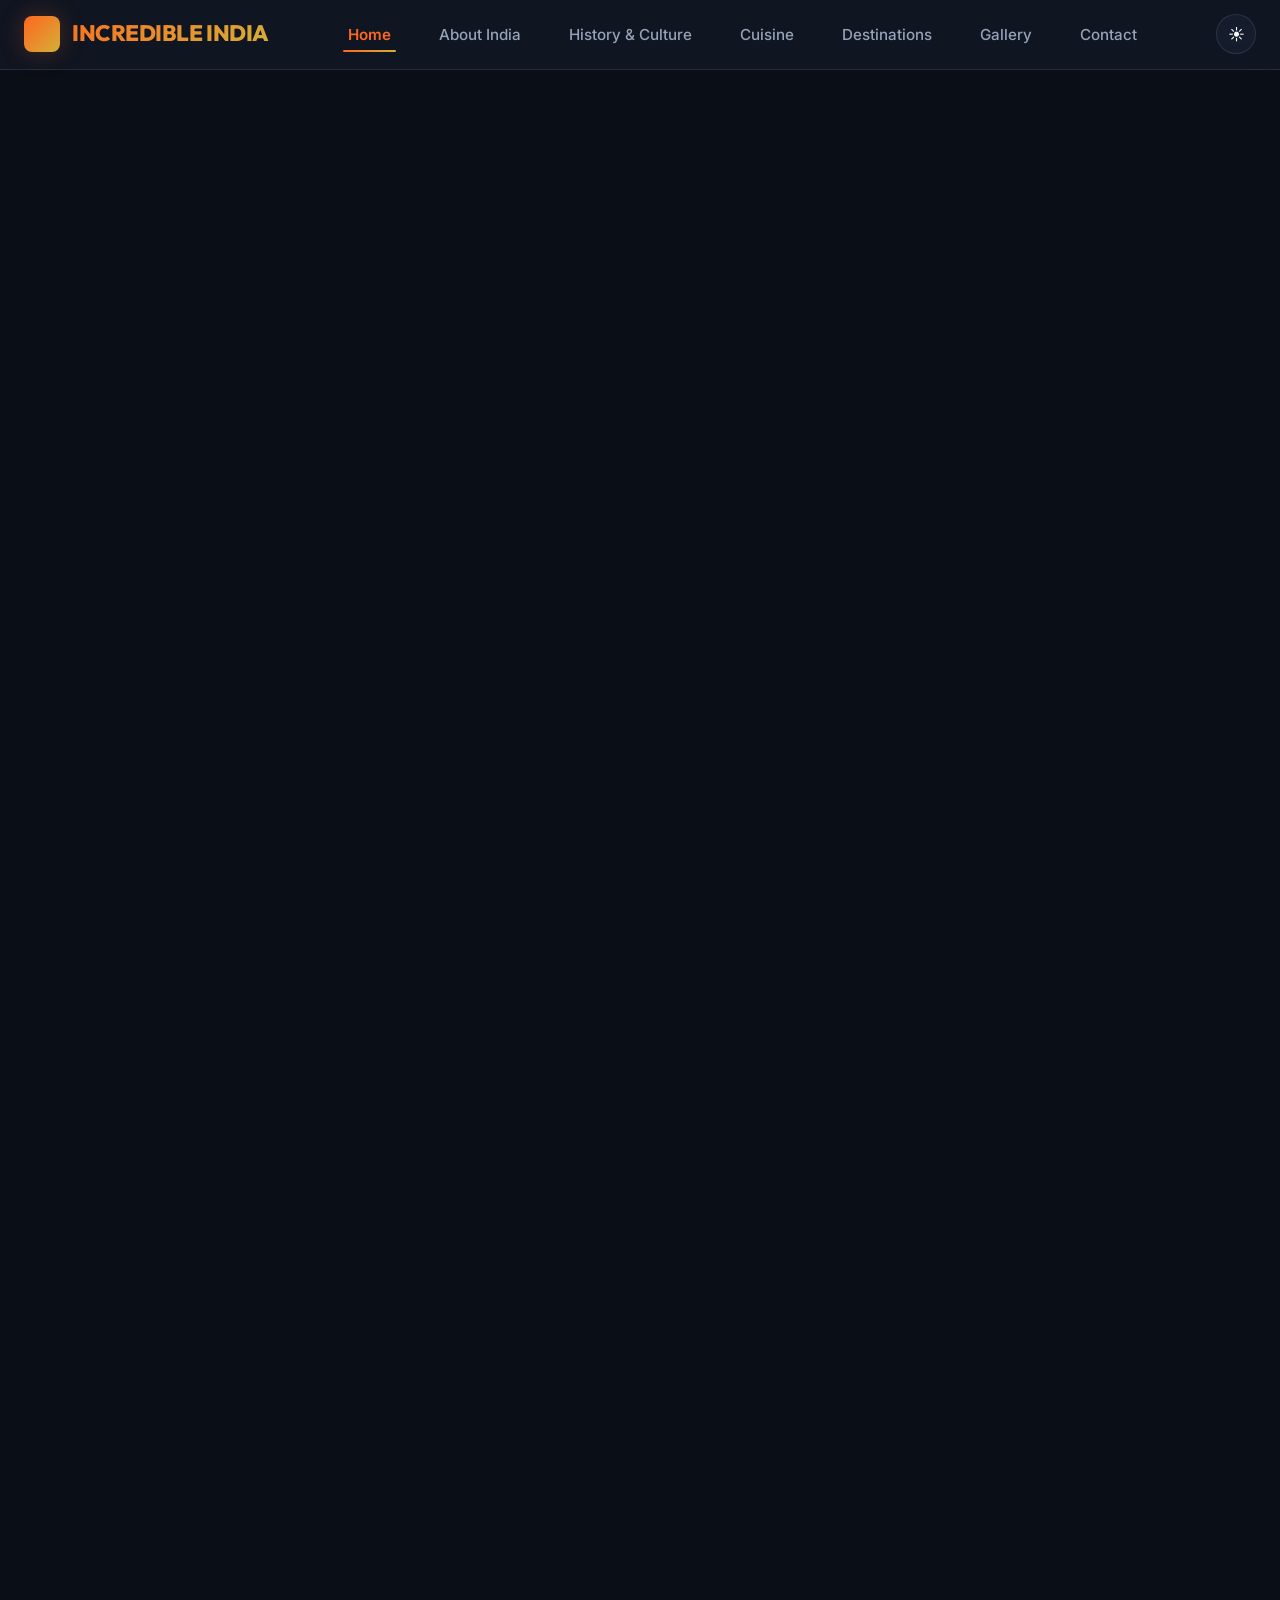
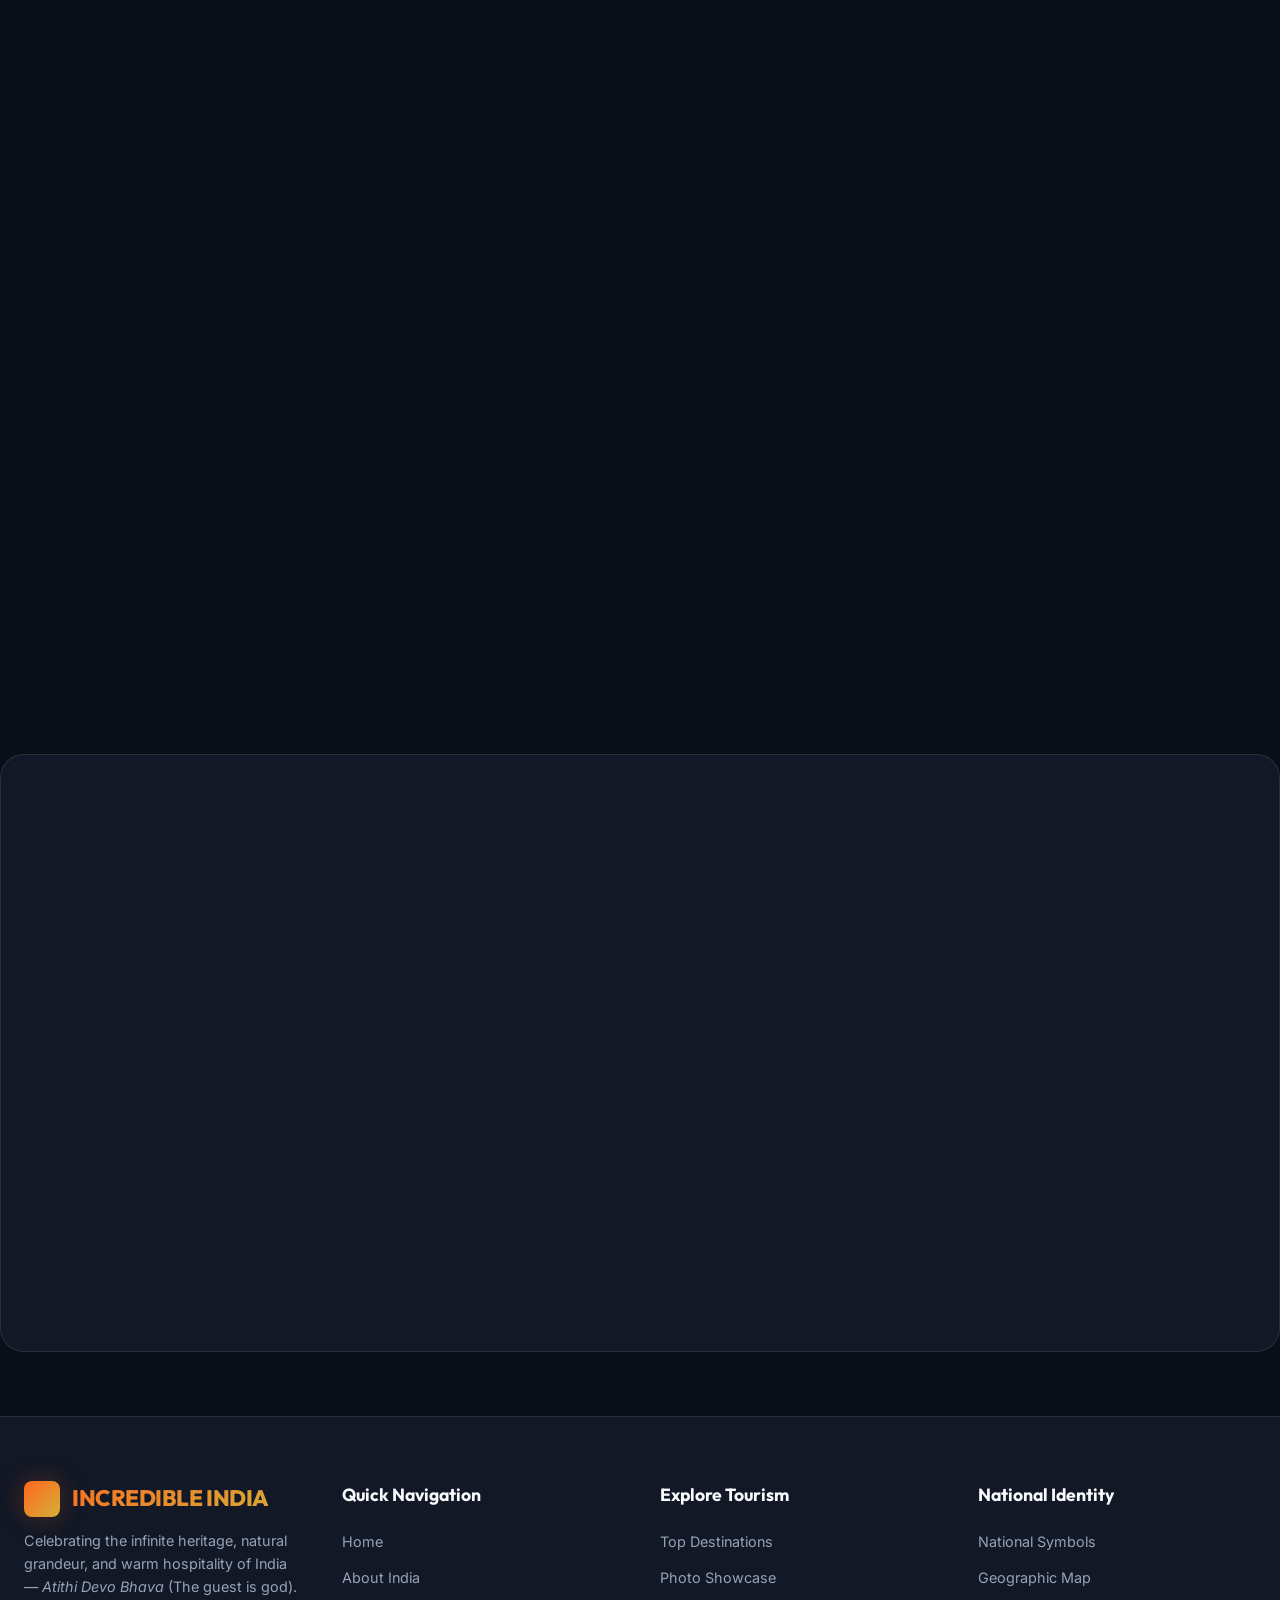
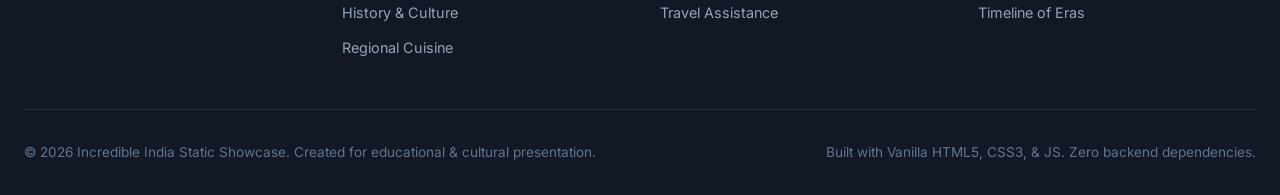
==== index.html @ 06ffbc18 "Add files via upload" ====
<!DOCTYPE html>
<html lang="en" data-theme="dark">

<head>
  <meta charset="UTF-8">
  <meta name="viewport" content="width=device-width, initial-scale=1.0">
  <title>Incredible India — Land of Infinite Wonders & Timeless Heritage</title>
  <meta name="description"
    content="Discover Incredible India: explore rich culture, ancient history, diverse regional cuisines, majestic monuments, and unforgettable travel destinations.">
  <meta property="og:title" content="Incredible India — Land of Infinite Wonders">
  <meta property="og:description"
    content="An interactive static web portal showcasing the beauty, heritage, food, and tourism of India.">

  <link rel="stylesheet" href="main.css">
</head>

<body>

  <!-- Reading Progress Bar -->
  <div id="scroll-progress"></div>

  <!-- Sticky Global Navigation -->
  <header class="navbar">
    <div class="nav-container">
      <a href="index.html" class="nav-brand">
        <span class="nav-brand-icon">🇮🇳</span>
        <span>INCREDIBLE INDIA</span>
      </a>

      <!-- Desktop Nav Links -->
      <nav>
        <ul class="nav-links">
          <li><a href="index.html" class="nav-link active">Home</a></li>
          <li><a href="about.html" class="nav-link">About India</a></li>
          <li><a href="history.html" class="nav-link">History & Culture</a></li>
          <li><a href="cuisine.html" class="nav-link">Cuisine</a></li>
          <li><a href="tourism.html" class="nav-link">Destinations</a></li>
          <li><a href="gallery.html" class="nav-link">Gallery</a></li>
          <li><a href="contact.html" class="nav-link">Contact</a></li>
        </ul>
      </nav>

      <!-- Theme Switch & Mobile Hamburger -->
      <div class="nav-actions">
        <button class="theme-toggle-btn" aria-label="Toggle dark/light mode">☀️</button>
        <button class="mobile-toggle-btn" aria-label="Open Mobile Menu">
          <span class="hamburger-line line-1"></span>
          <span class="hamburger-line line-2"></span>
          <span class="hamburger-line line-3"></span>
        </button>
      </div>
    </div>
  </header>

  <!-- Mobile Drawer Nav -->
  <div class="mobile-drawer-overlay"></div>
  <aside class="mobile-drawer">
    <a href="index.html" class="mobile-nav-link active">Home</a>
    <a href="about.html" class="mobile-nav-link">About India</a>
    <a href="history.html" class="mobile-nav-link">History & Culture</a>
    <a href="cuisine.html" class="mobile-nav-link">Cuisine</a>
    <a href="tourism.html" class="mobile-nav-link">Destinations</a>
    <a href="gallery.html" class="mobile-nav-link">Gallery</a>
    <a href="contact.html" class="mobile-nav-link">Contact</a>
  </aside>

  <main>
    <!-- HERO SECTION -->
    <section class="hero" style="background-image: url('images/hero_taj_mahal.jpg');">
      <div class="hero-overlay"></div>
      <div class="hero-content reveal">
        <div class="hero-badge">✨ Experience Timeless Grandeur</div>
        <h1 class="hero-title">Discover the Land of <span>Infinite Wonders</span></h1>
        <p class="hero-subtitle">
          From the majestic snow-capped peaks of the Himalayas to the golden sands of Thar and tranquil backwaters of
          Kerala — immerse yourself in 5,000 years of civilization, vibrant festivals, and royal gastronomy.
        </p>
        <div class="hero-actions">
          <a href="tourism.html" class="btn btn-primary">Explore Destinations ➔</a>
          <a href="history.html" class="btn btn-secondary">Discover History</a>
        </div>
      </div>
    </section>

    <!-- HIGHLIGHT STATS BANNER -->
    <div class="stats-banner reveal">
      <div class="stats-grid">
        <div class="stat-card">
          <div class="stat-number" data-target="1400" data-suffix="M+">0</div>
          <div class="stat-label">Diverse Population</div>
        </div>
        <div class="stat-card">
          <div class="stat-number" data-target="28" data-suffix=" States">0</div>
          <div class="stat-label">& 8 Union Territories</div>
        </div>
        <div class="stat-card">
          <div class="stat-number" data-target="42" data-suffix="">0</div>
          <div class="stat-label">UNESCO World Heritage Sites</div>
        </div>
        <div class="stat-card">
          <div class="stat-number" data-target="22" data-suffix=" Languages">0</div>
          <div class="stat-label">Officially Recognized</div>
        </div>
      </div>
    </div>

    <!-- PILLARS OF INDIA SECTION -->
    <section class="section">
      <div class="section-header reveal">
        <span class="section-tag">Explore By Theme</span>
        <h2 class="section-title">The Pillars of Incredible India</h2>
        <p class="section-description">
          Journey through five distinct facets that define the heart, soul, and heritage of the subcontinent.
        </p>
      </div>

      <div class="card-grid">
        <!-- About Card -->
        <article class="glass-card reveal">
          <div class="card-img-wrapper">
            <img src="images/hero_taj_mahal.jpg" alt="Geography & Demographics">
            <span class="card-tag">Overview</span>
          </div>
          <div class="card-body">
            <h3 class="card-title">Geography & Demographics</h3>
            <p class="card-text">Bounded by the great Himalayas in the north and surrounded by three oceans, India
              boasts desert dunes, rainforests, and fertile river plains.</p>
            <a href="about.html" class="btn btn-secondary" style="width: 100%;">Learn More ➔</a>
          </div>
        </article>

        <!-- History Card -->
        <article class="glass-card reveal">
          <div class="card-img-wrapper">
            <img src="images/ancient_temple.jpg" alt="Ancient Indian Heritage">
            <span class="card-tag">5,000+ Years</span>
          </div>
          <div class="card-body">
            <h3 class="card-title">History & Culture</h3>
            <p class="card-text">From the Indus Valley Civilization to golden empires, classical art forms, and vibrant
              festivals celebrated with color and light.</p>
            <a href="history.html" class="btn btn-secondary" style="width: 100%;">Explore History ➔</a>
          </div>
        </article>

        <!-- Cuisine Card -->
        <article class="glass-card reveal">
          <div class="card-img-wrapper">
            <img src="images/cuisine_spread.jpg" alt="Indian Culinary Wonders">
            <span class="card-tag">Gastronomy</span>
          </div>
          <div class="card-body">
            <h3 class="card-title">Regional Cuisines</h3>
            <p class="card-text">An explosion of aromatic spices, royal Mughlai biryanis, crispy South Indian dosas, and
              exquisite traditional sweets.</p>
            <a href="cuisine.html" class="btn btn-secondary" style="width: 100%;">Taste Dishes ➔</a>
          </div>
        </article>

        <!-- Tourism Card -->
        <article class="glass-card reveal">
          <div class="card-img-wrapper">
            <img src="images/kerala_backwaters.jpg" alt="Kerala Backwaters Tourism">
            <span class="card-tag">Travel</span>
          </div>
          <div class="card-body">
            <h3 class="card-title">Tourism & Destinations</h3>
            <p class="card-text">Plan your trip to world wonders, serene backwaters, royal palaces of Rajasthan, and
              spiritual havens along the holy Ganges.</p>
            <a href="tourism.html" class="btn btn-secondary" style="width: 100%;">View Places ➔</a>
          </div>
        </article>

        <!-- Wildlife Card -->
        <article class="glass-card reveal">
          <div class="card-img-wrapper">
            <img src="images/bengal_tiger.jpg" alt="Royal Bengal Tiger Wildlife">
            <span class="card-tag">Sanctuaries</span>
          </div>
          <div class="card-body">
            <h3 class="card-title">Flora & Wildlife</h3>
            <p class="card-text">Home to 70% of the world's wild tigers, majestic elephants, snow leopards, and over 100
              national wildlife reserves.</p>
            <a href="about.html" class="btn btn-secondary" style="width: 100%;">Discover Wildlife ➔</a>
          </div>
        </article>

        <!-- Festivals Card -->
        <article class="glass-card reveal">
          <div class="card-img-wrapper">
            <img src="images/diwali_festival.jpg" alt="Diwali Festival Lights">
            <span class="card-tag">Celebrations</span>
          </div>
          <div class="card-body">
            <h3 class="card-title">Festivals of Light & Joy</h3>
            <p class="card-text">Experience the magic of Diwali, Holi, Onam, and Durga Puja where unity in diversity
              shines brightest.</p>
            <a href="gallery.html" class="btn btn-secondary" style="width: 100%;">View Photo Gallery ➔</a>
          </div>
        </article>
      </div>
    </section>

    <!-- FEATURED SPOTLIGHT SECTION -->
    <section class="section"
      style="background: var(--bg-secondary); border-radius: var(--radius-lg); border: 1px solid var(--border-glass);">
      <div class="section-header reveal">
        <span class="section-tag">Featured Spotlight</span>
        <h2 class="section-title">The Golden Triangle & Beyond</h2>
        <p class="section-description">
          The ultimate introductory journey linking Delhi's historical heart, Agra's romantic marble, and Jaipur's royal
          pink palaces.
        </p>
      </div>

      <div
        style="display: grid; grid-template-columns: repeat(auto-fit, minmax(300px, 1fr)); gap: 2rem; align-items: center;">
        <div class="reveal">
          <img src="images/hero_taj_mahal.jpg" alt="Taj Mahal Sunset"
            style="border-radius: var(--radius-md); box-shadow: var(--shadow-md);">
        </div>
        <div class="reveal">
          <h3
            style="font-family: var(--font-heading); font-size: 1.8rem; margin-bottom: 1rem; color: var(--gold-accent);">
            A Symphony in White Marble
          </h3>
          <p style="color: var(--text-muted); margin-bottom: 1.5rem; line-height: 1.8;">
            Constructed over 22 years by 20,000 artisans, the Taj Mahal changes hue throughout the day — soft pink in
            the dawn, brilliant ivory at noon, and shimmering gold under full moon light.
          </p>
          <div style="display: flex; gap: 1rem; flex-wrap: wrap;">
            <a href="tourism.html" class="btn btn-gold" data-destination="taj">View Destination Details</a>
            <a href="gallery.html" class="btn btn-secondary">Open Lightbox</a>
          </div>
        </div>
      </div>
    </section>
  </main>

  <!-- DESTINATION MODAL CONTAINER -->
  <div id="destination-modal" class="modal-backdrop">
    <div class="modal-card">
      <button class="modal-close-btn" aria-label="Close modal">✕</button>
      <img id="modal-img" class="modal-header-img" src="" alt="Destination preview">
      <div class="modal-body">
        <h2 id="modal-title" style="font-family: var(--font-heading); font-size: 1.75rem; margin-bottom: 0.25rem;"></h2>
        <p id="modal-region"
          style="color: var(--saffron-main); font-weight: 700; font-size: 0.95rem; margin-bottom: 0.75rem;"></p>
        <p id="modal-vibe"
          style="color: var(--gold-accent); font-size: 0.9rem; font-weight: 600; margin-bottom: 1.25rem;"></p>
        <p id="modal-desc" style="color: var(--text-muted); line-height: 1.8; margin-bottom: 1.5rem;"></p>
        <a href="contact.html" class="btn btn-primary">Plan A Trip Here</a>
      </div>
    </div>
  </div>

  <!-- FOOTER -->
  <footer class="footer">
    <div class="footer-container">
      <div class="footer-brand">
        <div class="nav-brand">
          <span class="nav-brand-icon">🇮🇳</span>
          <span>INCREDIBLE INDIA</span>
        </div>
        <p>Celebrating the infinite heritage, natural grandeur, and warm hospitality of India — <em>Atithi Devo
            Bhava</em> (The guest is god).</p>
      </div>

      <div>
        <h4 class="footer-heading">Quick Navigation</h4>
        <ul class="footer-links">
          <li><a href="index.html">Home</a></li>
          <li><a href="about.html">About India</a></li>
          <li><a href="history.html">History & Culture</a></li>
          <li><a href="cuisine.html">Regional Cuisine</a></li>
        </ul>
      </div>

      <div>
        <h4 class="footer-heading">Explore Tourism</h4>
        <ul class="footer-links">
          <li><a href="tourism.html">Top Destinations</a></li>
          <li><a href="gallery.html">Photo Showcase</a></li>
          <li><a href="contact.html">Travel Assistance</a></li>
        </ul>
      </div>

      <div>
        <h4 class="footer-heading">National Identity</h4>
        <ul class="footer-links">
          <li><a href="about.html#symbols">National Symbols</a></li>
          <li><a href="about.html#geography">Geographic Map</a></li>
          <li><a href="history.html#timeline">Timeline of Eras</a></li>
        </ul>
      </div>
    </div>

    <div class="footer-bottom">
      <p>© 2026 Incredible India Static Showcase. Created for educational & cultural presentation.</p>
      <p>Built with Vanilla HTML5, CSS3, & JS. Zero backend dependencies.</p>
    </div>
  </footer>

  <!-- BACK TO TOP BUTTON -->
  <button class="back-to-top" aria-label="Back to top">↑</button>

  <script src="js/main.js"></script>
  <script src="js/interactive.js"></script>
</body>

</html>
---- main.css ----
/* ==========================================
   INCREDIBLE INDIA - MAIN STYLESHEET
   Design System: Glassmorphic Dark Luxury & Modern Saffron Theme
   ========================================== */

@import url('https://fonts.googleapis.com/css2?family=Inter:wght@300;400;500;600;700&family=Outfit:wght@400;500;600;700;800;900&display=swap');

/* --- CSS VARIABLES & THEME TOKENS --- */
:root {
  /* Brand Palette Inspired by Saffron, Emerald, & Imperial Gold */
  --saffron-main: #FF671F;
  --saffron-hover: #E05A10;
  --saffron-glow: rgba(255, 103, 31, 0.35);
  
  --emerald-main: #046A38;
  --emerald-hover: #03522b;
  --emerald-glow: rgba(4, 106, 56, 0.35);
  
  --gold-accent: #D4AF37;
  --gold-glow: rgba(212, 175, 55, 0.3);
  
  --navy-deep: #000080;
  --chakra-blue: #1A2A6C;

  /* Default Dark Mode Colors */
  --bg-primary: #0A0E17;
  --bg-secondary: #121826;
  --bg-tertiary: #1A2234;
  --bg-glass: rgba(18, 24, 38, 0.75);
  --bg-glass-card: rgba(26, 34, 52, 0.6);
  --border-glass: rgba(255, 255, 255, 0.1);
  --border-glow: rgba(255, 103, 31, 0.3);
  
  --text-main: #F8FAFC;
  --text-muted: #94A3B8;
  --text-dim: #64748B;
  
  --shadow-sm: 0 4px 12px rgba(0, 0, 0, 0.15);
  --shadow-md: 0 8px 30px rgba(0, 0, 0, 0.25);
  --shadow-glow: 0 0 25px rgba(255, 103, 31, 0.25);

  --font-heading: 'Outfit', -apple-system, BlinkMacSystemFont, sans-serif;
  --font-body: 'Inter', -apple-system, BlinkMacSystemFont, sans-serif;

  --transition-fast: 0.2s cubic-bezier(0.4, 0, 0.2, 1);
  --transition-normal: 0.3s cubic-bezier(0.4, 0, 0.2, 1);
  --transition-slow: 0.5s cubic-bezier(0.4, 0, 0.2, 1);

  --radius-sm: 8px;
  --radius-md: 16px;
  --radius-lg: 24px;
  --radius-full: 9999px;
}

/* Light Theme Overrides */
[data-theme="light"] {
  --bg-primary: #F8FAFC;
  --bg-secondary: #FFFFFF;
  --bg-tertiary: #F1F5F9;
  --bg-glass: rgba(255, 255, 255, 0.85);
  --bg-glass-card: rgba(255, 255, 255, 0.9);
  --border-glass: rgba(0, 0, 0, 0.08);
  --border-glow: rgba(224, 90, 16, 0.4);
  
  --text-main: #0F172A;
  --text-muted: #475569;
  --text-dim: #64748B;

  --shadow-sm: 0 4px 12px rgba(0, 0, 0, 0.05);
  --shadow-md: 0 10px 30px rgba(0, 0, 0, 0.08);
  --shadow-glow: 0 0 25px rgba(255, 103, 31, 0.15);
}

/* --- RESET & CORE BASE --- */
*, *::before, *::after {
  box-sizing: border-box;
  margin: 0;
  padding: 0;
}

html {
  scroll-behavior: smooth;
  font-size: 16px;
}

body {
  font-family: var(--font-body);
  background-color: var(--bg-primary);
  color: var(--text-main);
  line-height: 1.6;
  overflow-x: hidden;
  transition: background-color var(--transition-normal), color var(--transition-normal);
  min-height: 100vh;
  display: flex;
  flex-direction: column;
}

main {
  flex: 1;
}

a {
  color: inherit;
  text-decoration: none;
  transition: color var(--transition-fast);
}

img {
  max-width: 100%;
  height: auto;
  display: block;
}

button, input, select, textarea {
  font: inherit;
}

/* --- READING PROGRESS BAR --- */
#scroll-progress {
  position: fixed;
  top: 0;
  left: 0;
  height: 3px;
  background: linear-gradient(90deg, var(--saffron-main), var(--gold-accent), var(--emerald-main));
  width: 0%;
  z-index: 1001;
  transition: width 0.1s linear;
}

/* --- STICKY GLOBAL NAVIGATION --- */
.navbar {
  position: sticky;
  top: 0;
  left: 0;
  width: 100%;
  z-index: 1000;
  background: var(--bg-glass);
  backdrop-filter: blur(16px);
  -webkit-backdrop-filter: blur(16px);
  border-bottom: 1px solid var(--border-glass);
  transition: all var(--transition-normal);
}

.navbar.scrolled {
  box-shadow: var(--shadow-md);
  padding-block: 2px;
}

.nav-container {
  max-width: 1280px;
  margin: 0 auto;
  padding: 0.9rem 1.5rem;
  display: flex;
  align-items: center;
  justify-content: space-between;
}

/* Brand Logo */
.nav-brand {
  display: flex;
  align-items: center;
  gap: 0.75rem;
  font-family: var(--font-heading);
  font-weight: 800;
  font-size: 1.4rem;
  letter-spacing: -0.02em;
  background: linear-gradient(135deg, var(--saffron-main), var(--gold-accent));
  -webkit-background-clip: text;
  -webkit-text-fill-color: transparent;
}

.nav-brand-icon {
  width: 36px;
  height: 36px;
  background: linear-gradient(135deg, var(--saffron-main), var(--gold-accent));
  border-radius: var(--radius-sm);
  display: flex;
  align-items: center;
  justify-content: center;
  color: #fff;
  font-weight: 900;
  font-size: 1.1rem;
  box-shadow: var(--shadow-glow);
}

/* Desktop Nav Links */
.nav-links {
  display: flex;
  align-items: center;
  gap: 1.5rem;
  list-style: none;
}

.nav-link {
  position: relative;
  padding: 0.5rem 0.75rem;
  font-weight: 500;
  font-size: 0.95rem;
  color: var(--text-muted);
  border-radius: var(--radius-sm);
  transition: color var(--transition-fast);
}

.nav-link:hover,
.nav-link.active {
  color: var(--text-main);
}

.nav-link::after {
  content: '';
  position: absolute;
  bottom: 0;
  left: 50%;
  width: 0;
  height: 2px;
  background: linear-gradient(90deg, var(--saffron-main), var(--gold-accent));
  transition: width var(--transition-normal), left var(--transition-normal);
  border-radius: var(--radius-full);
}

.nav-link:hover::after,
.nav-link.active::after {
  width: 80%;
  left: 10%;
}

.nav-link.active {
  font-weight: 600;
  color: var(--saffron-main);
}

/* Nav Actions (Theme Switcher & Mobile Toggle) */
.nav-actions {
  display: flex;
  align-items: center;
  gap: 1rem;
}

.theme-toggle-btn {
  background: var(--bg-glass-card);
  border: 1px solid var(--border-glass);
  color: var(--text-main);
  width: 40px;
  height: 40px;
  border-radius: var(--radius-full);
  display: flex;
  align-items: center;
  justify-content: center;
  cursor: pointer;
  transition: transform var(--transition-fast), background var(--transition-fast);
}

.theme-toggle-btn:hover {
  transform: scale(1.08);
  border-color: var(--saffron-main);
}

/* Hamburger Menu Button */
.mobile-toggle-btn {
  display: none;
  background: none;
  border: none;
  cursor: pointer;
  width: 40px;
  height: 40px;
  flex-direction: column;
  justify-content: center;
  align-items: center;
  gap: 5px;
  z-index: 1100;
}

.hamburger-line {
  width: 24px;
  height: 2px;
  background-color: var(--text-main);
  border-radius: 2px;
  transition: transform var(--transition-normal), opacity var(--transition-normal);
}

.mobile-toggle-btn.open .line-1 {
  transform: translateY(7px) rotate(45deg);
}

.mobile-toggle-btn.open .line-2 {
  opacity: 0;
}

.mobile-toggle-btn.open .line-3 {
  transform: translateY(-7px) rotate(-45deg);
}

/* Mobile Side Drawer */
.mobile-drawer {
  position: fixed;
  top: 0;
  right: -100%;
  width: 80%;
  max-width: 320px;
  height: 100vh;
  background: var(--bg-secondary);
  border-left: 1px solid var(--border-glass);
  z-index: 1050;
  padding: 6rem 2rem 2rem;
  display: flex;
  flex-direction: column;
  gap: 1.5rem;
  box-shadow: -10px 0 30px rgba(0, 0, 0, 0.4);
  transition: right var(--transition-normal);
}

.mobile-drawer.open {
  right: 0;
}

.mobile-drawer-overlay {
  position: fixed;
  inset: 0;
  background: rgba(0, 0, 0, 0.6);
  backdrop-filter: blur(4px);
  z-index: 1040;
  opacity: 0;
  pointer-events: none;
  transition: opacity var(--transition-normal);
}

.mobile-drawer-overlay.open {
  opacity: 1;
  pointer-events: auto;
}

.mobile-nav-link {
  font-size: 1.15rem;
  font-weight: 600;
  color: var(--text-muted);
  padding: 0.75rem 1rem;
  border-radius: var(--radius-sm);
  display: block;
}

.mobile-nav-link.active,
.mobile-nav-link:hover {
  background: var(--bg-glass-card);
  color: var(--saffron-main);
}

/* --- BUTTON SYSTEM & MICRO-INTERACTIONS --- */
.btn {
  display: inline-flex;
  align-items: center;
  justify-content: center;
  gap: 0.6rem;
  padding: 0.8rem 1.75rem;
  font-size: 0.98rem;
  font-weight: 600;
  border-radius: var(--radius-md);
  cursor: pointer;
  border: none;
  outline: none;
  position: relative;
  overflow: hidden;
  transition: all var(--transition-fast);
  white-space: nowrap;
}

.btn-primary {
  background: linear-gradient(135deg, var(--saffron-main), #E04800);
  color: #FFFFFF;
  box-shadow: 0 4px 20px var(--saffron-glow);
}

.btn-primary:hover {
  transform: translateY(-2px);
  box-shadow: 0 8px 25px var(--saffron-glow);
}

.btn-primary:active {
  transform: translateY(0);
}

.btn-secondary {
  background: var(--bg-glass-card);
  border: 1px solid var(--border-glass);
  color: var(--text-main);
  backdrop-filter: blur(10px);
}

.btn-secondary:hover {
  border-color: var(--saffron-main);
  color: var(--saffron-main);
  transform: translateY(-2px);
}

.btn-gold {
  background: linear-gradient(135deg, var(--gold-accent), #B89228);
  color: #0B0F17;
  font-weight: 700;
  box-shadow: 0 4px 20px var(--gold-glow);
}

.btn-gold:hover {
  transform: translateY(-2px);
  box-shadow: 0 8px 25px var(--gold-glow);
}

.btn-emerald {
  background: linear-gradient(135deg, var(--emerald-main), var(--emerald-hover));
  color: #FFFFFF;
  box-shadow: 0 4px 20px var(--emerald-glow);
}

.btn-emerald:hover {
  transform: translateY(-2px);
  box-shadow: 0 8px 25px var(--emerald-glow);
}

/* Button Ripple Effect */
.ripple {
  position: absolute;
  border-radius: 50%;
  transform: scale(0);
  animation: ripple-animation 0.6s linear;
  background-color: rgba(255, 255, 255, 0.4);
}

@keyframes ripple-animation {
  to {
    transform: scale(4);
    opacity: 0;
  }
}

/* --- HERO SECTION --- */
.hero {
  position: relative;
  min-height: 88vh;
  display: flex;
  align-items: center;
  justify-content: center;
  padding: 4rem 1.5rem;
  background-size: cover;
  background-position: center;
  background-repeat: no-repeat;
  overflow: hidden;
}

.hero-overlay {
  position: absolute;
  inset: 0;
  background: linear-gradient(180deg, rgba(10, 14, 23, 0.75) 0%, rgba(10, 14, 23, 0.92) 100%);
  z-index: 1;
}

.hero-content {
  position: relative;
  z-index: 2;
  max-width: 900px;
  text-align: center;
  margin: 0 auto;
}

.hero-badge {
  display: inline-flex;
  align-items: center;
  gap: 0.5rem;
  padding: 0.4rem 1rem;
  background: rgba(255, 103, 31, 0.15);
  border: 1px solid var(--saffron-glow);
  color: var(--saffron-main);
  border-radius: var(--radius-full);
  font-size: 0.88rem;
  font-weight: 600;
  text-transform: uppercase;
  letter-spacing: 0.08em;
  margin-bottom: 1.5rem;
}

.hero-title {
  font-family: var(--font-heading);
  font-size: clamp(2.5rem, 5.5vw, 4.5rem);
  font-weight: 900;
  line-height: 1.1;
  margin-bottom: 1.25rem;
  letter-spacing: -0.03em;
}

.hero-title span {
  background: linear-gradient(135deg, var(--saffron-main), var(--gold-accent));
  -webkit-background-clip: text;
  -webkit-text-fill-color: transparent;
}

.hero-subtitle {
  font-size: clamp(1.05rem, 2vw, 1.25rem);
  color: var(--text-muted);
  max-width: 700px;
  margin: 0 auto 2.5rem;
}

.hero-actions {
  display: flex;
  align-items: center;
  justify-content: center;
  gap: 1.25rem;
  flex-wrap: wrap;
}

/* --- STATS SECTION --- */
.stats-banner {
  margin-top: -3rem;
  position: relative;
  z-index: 10;
  max-width: 1100px;
  margin-inline: auto;
  padding: 0 1.5rem;
}

.stats-grid {
  display: grid;
  grid-template-columns: repeat(auto-fit, minmax(200px, 1fr));
  gap: 1.25rem;
  background: var(--bg-glass-card);
  backdrop-filter: blur(20px);
  border: 1px solid var(--border-glass);
  border-radius: var(--radius-lg);
  padding: 2rem;
  box-shadow: var(--shadow-md);
}

.stat-card {
  text-align: center;
  padding: 1rem;
}

.stat-number {
  font-family: var(--font-heading);
  font-size: 2.5rem;
  font-weight: 800;
  color: var(--saffron-main);
  line-height: 1.2;
}

.stat-label {
  font-size: 0.9rem;
  color: var(--text-muted);
  font-weight: 500;
  margin-top: 0.25rem;
}

/* --- SECTION GENERAL STYLES --- */
.section {
  padding: 5rem 1.5rem;
  max-width: 1280px;
  margin: 0 auto;
}

.section-header {
  text-align: center;
  max-width: 700px;
  margin: 0 auto 3.5rem;
}

.section-tag {
  display: inline-block;
  font-size: 0.85rem;
  font-weight: 700;
  text-transform: uppercase;
  letter-spacing: 0.1em;
  color: var(--gold-accent);
  margin-bottom: 0.5rem;
}

.section-title {
  font-family: var(--font-heading);
  font-size: clamp(2rem, 3.5vw, 2.75rem);
  font-weight: 800;
  line-height: 1.2;
  margin-bottom: 1rem;
}

.section-description {
  color: var(--text-muted);
  font-size: 1.05rem;
}

/* --- GLASS CARDS GRID --- */
.card-grid {
  display: grid;
  grid-template-columns: repeat(auto-fit, minmax(320px, 1fr));
  gap: 2rem;
}

.glass-card {
  background: var(--bg-glass-card);
  backdrop-filter: blur(12px);
  border: 1px solid var(--border-glass);
  border-radius: var(--radius-lg);
  overflow: hidden;
  transition: transform var(--transition-normal), box-shadow var(--transition-normal), border-color var(--transition-normal);
  display: flex;
  flex-direction: column;
}

.glass-card:hover {
  transform: translateY(-8px);
  border-color: var(--border-glow);
  box-shadow: var(--shadow-md), var(--shadow-glow);
}

.card-img-wrapper {
  position: relative;
  width: 100%;
  height: 220px;
  overflow: hidden;
}

.card-img-wrapper img {
  width: 100%;
  height: 100%;
  object-fit: cover;
  transition: transform var(--transition-slow);
}

.glass-card:hover .card-img-wrapper img {
  transform: scale(1.08);
}

.card-tag {
  position: absolute;
  top: 1rem;
  right: 1rem;
  background: rgba(10, 14, 23, 0.75);
  backdrop-filter: blur(8px);
  color: var(--gold-accent);
  border: 1px solid var(--border-glass);
  padding: 0.3rem 0.75rem;
  border-radius: var(--radius-full);
  font-size: 0.78rem;
  font-weight: 700;
}

.card-body {
  padding: 1.5rem;
  display: flex;
  flex-direction: column;
  flex: 1;
}

.card-title {
  font-family: var(--font-heading);
  font-size: 1.35rem;
  font-weight: 700;
  margin-bottom: 0.5rem;
  color: var(--text-main);
}

.card-text {
  color: var(--text-muted);
  font-size: 0.95rem;
  line-height: 1.6;
  margin-bottom: 1.25rem;
  flex: 1;
}

/* --- INTERACTIVE TIMELINE (History Page) --- */
.timeline-tabs {
  display: flex;
  justify-content: center;
  gap: 0.75rem;
  margin-bottom: 3rem;
  flex-wrap: wrap;
}

.tab-btn {
  padding: 0.6rem 1.4rem;
  background: var(--bg-glass-card);
  border: 1px solid var(--border-glass);
  color: var(--text-muted);
  border-radius: var(--radius-full);
  cursor: pointer;
  font-weight: 600;
  font-size: 0.9rem;
  transition: all var(--transition-fast);
}

.tab-btn:hover,
.tab-btn.active {
  background: var(--saffron-main);
  color: #fff;
  border-color: var(--saffron-main);
  box-shadow: 0 4px 15px var(--saffron-glow);
}

.timeline {
  position: relative;
  max-width: 850px;
  margin: 0 auto;
  padding-left: 2rem;
  border-left: 2px solid var(--border-glass);
}

.timeline-item {
  position: relative;
  margin-bottom: 2.5rem;
}

.timeline-dot {
  position: absolute;
  left: calc(-2rem - 7px);
  top: 0.25rem;
  width: 12px;
  height: 12px;
  border-radius: 50%;
  background: var(--saffron-main);
  box-shadow: 0 0 0 4px var(--bg-primary), 0 0 12px var(--saffron-main);
}

.timeline-content {
  background: var(--bg-glass-card);
  border: 1px solid var(--border-glass);
  border-radius: var(--radius-md);
  padding: 1.5rem;
  transition: transform var(--transition-fast);
}

.timeline-content:hover {
  transform: translateX(6px);
  border-color: var(--saffron-main);
}

.timeline-year {
  font-family: var(--font-heading);
  font-size: 1.1rem;
  font-weight: 800;
  color: var(--gold-accent);
  margin-bottom: 0.25rem;
}

/* --- CUISINE FILTER & CARDS --- */
.filter-container {
  display: flex;
  justify-content: center;
  gap: 1rem;
  margin-bottom: 2.5rem;
  flex-wrap: wrap;
}

.filter-chip {
  padding: 0.5rem 1.25rem;
  background: var(--bg-glass-card);
  border: 1px solid var(--border-glass);
  color: var(--text-muted);
  border-radius: var(--radius-full);
  cursor: pointer;
  font-size: 0.88rem;
  font-weight: 600;
  transition: all var(--transition-fast);
}

.filter-chip.active,
.filter-chip:hover {
  background: var(--emerald-main);
  color: #fff;
  border-color: var(--emerald-main);
  box-shadow: 0 4px 15px var(--emerald-glow);
}

/* --- LIGHTBOX GALLERY (Gallery Page) --- */
.gallery-grid {
  display: grid;
  grid-template-columns: repeat(auto-fill, minmax(280px, 1fr));
  gap: 1.5rem;
}

.gallery-item {
  position: relative;
  border-radius: var(--radius-md);
  overflow: hidden;
  height: 250px;
  cursor: pointer;
}

.gallery-item img {
  width: 100%;
  height: 100%;
  object-fit: cover;
  transition: transform var(--transition-slow);
}

.gallery-item:hover img {
  transform: scale(1.1);
}

.gallery-overlay {
  position: absolute;
  inset: 0;
  background: linear-gradient(180deg, transparent 40%, rgba(10, 14, 23, 0.85) 100%);
  display: flex;
  align-items: flex-end;
  padding: 1.25rem;
  opacity: 0;
  transition: opacity var(--transition-fast);
}

.gallery-item:hover .gallery-overlay {
  opacity: 1;
}

.gallery-title {
  color: #fff;
  font-weight: 700;
  font-size: 1.05rem;
}

/* Lightbox Modal */
.lightbox-modal {
  position: fixed;
  inset: 0;
  background: rgba(0, 0, 0, 0.9);
  backdrop-filter: blur(12px);
  z-index: 2000;
  display: flex;
  align-items: center;
  justify-content: center;
  opacity: 0;
  pointer-events: none;
  transition: opacity var(--transition-normal);
  padding: 2rem;
}

.lightbox-modal.open {
  opacity: 1;
  pointer-events: auto;
}

.lightbox-content {
  position: relative;
  max-width: 900px;
  width: 100%;
  text-align: center;
}

.lightbox-img {
  max-height: 80vh;
  max-width: 100%;
  border-radius: var(--radius-md);
  box-shadow: var(--shadow-md);
}

.lightbox-caption {
  color: var(--text-main);
  font-size: 1.1rem;
  margin-top: 1rem;
  font-weight: 600;
}

.lightbox-close {
  position: absolute;
  top: -2.5rem;
  right: 0;
  background: none;
  border: none;
  color: #fff;
  font-size: 2rem;
  cursor: pointer;
}

/* --- DESTINATION MODAL --- */
.modal-backdrop {
  position: fixed;
  inset: 0;
  background: rgba(0, 0, 0, 0.8);
  backdrop-filter: blur(10px);
  z-index: 2000;
  display: flex;
  align-items: center;
  justify-content: center;
  opacity: 0;
  pointer-events: none;
  transition: opacity var(--transition-normal);
  padding: 1.5rem;
}

.modal-backdrop.open {
  opacity: 1;
  pointer-events: auto;
}

.modal-card {
  background: var(--bg-secondary);
  border: 1px solid var(--border-glass);
  border-radius: var(--radius-lg);
  max-width: 700px;
  width: 100%;
  max-height: 90vh;
  overflow-y: auto;
  position: relative;
  box-shadow: var(--shadow-md);
}

.modal-header-img {
  width: 100%;
  height: 260px;
  object-fit: cover;
}

.modal-body {
  padding: 2rem;
}

.modal-close-btn {
  position: absolute;
  top: 1rem;
  right: 1rem;
  width: 36px;
  height: 36px;
  background: rgba(0, 0, 0, 0.6);
  border: 1px solid rgba(255, 255, 255, 0.2);
  color: #fff;
  border-radius: 50%;
  display: flex;
  align-items: center;
  justify-content: center;
  cursor: pointer;
  font-size: 1.2rem;
  transition: transform var(--transition-fast);
}

.modal-close-btn:hover {
  transform: scale(1.1);
}

/* --- CONTACT FORM --- */
.contact-container {
  display: grid;
  grid-template-columns: 1fr 1fr;
  gap: 3rem;
}

.contact-form {
  background: var(--bg-glass-card);
  backdrop-filter: blur(12px);
  border: 1px solid var(--border-glass);
  border-radius: var(--radius-lg);
  padding: 2.5rem;
}

.form-group {
  margin-bottom: 1.5rem;
}

.form-label {
  display: block;
  font-size: 0.9rem;
  font-weight: 600;
  margin-bottom: 0.5rem;
  color: var(--text-main);
}

.form-input, .form-select, .form-textarea {
  width: 100%;
  padding: 0.8rem 1rem;
  background: var(--bg-primary);
  border: 1px solid var(--border-glass);
  border-radius: var(--radius-sm);
  color: var(--text-main);
  outline: none;
  transition: border-color var(--transition-fast);
}

.form-input:focus, .form-select:focus, .form-textarea:focus {
  border-color: var(--saffron-main);
  box-shadow: 0 0 0 3px var(--saffron-glow);
}

.form-textarea {
  resize: vertical;
  min-height: 120px;
}

/* Accordion FAQ */
.accordion {
  display: flex;
  flex-direction: column;
  gap: 1rem;
}

.accordion-item {
  background: var(--bg-glass-card);
  border: 1px solid var(--border-glass);
  border-radius: var(--radius-md);
  overflow: hidden;
}

.accordion-header {
  width: 100%;
  padding: 1.25rem 1.5rem;
  background: none;
  border: none;
  color: var(--text-main);
  font-size: 1.05rem;
  font-weight: 700;
  text-align: left;
  display: flex;
  align-items: center;
  justify-content: space-between;
  cursor: pointer;
}

.accordion-body {
  padding: 0 1.5rem 1.25rem;
  color: var(--text-muted);
  font-size: 0.95rem;
  display: none;
}

.accordion-item.open .accordion-body {
  display: block;
}

.accordion-item.open .accordion-icon {
  transform: rotate(180deg);
}

.accordion-icon {
  transition: transform var(--transition-fast);
}

/* --- FOOTER --- */
.footer {
  background: var(--bg-secondary);
  border-top: 1px solid var(--border-glass);
  padding: 4rem 1.5rem 2rem;
  margin-top: 4rem;
}

.footer-container {
  max-width: 1280px;
  margin: 0 auto;
  display: grid;
  grid-template-columns: repeat(auto-fit, minmax(220px, 1fr));
  gap: 2.5rem;
  margin-bottom: 3rem;
}

.footer-brand p {
  color: var(--text-muted);
  font-size: 0.9rem;
  margin-top: 0.75rem;
}

.footer-heading {
  font-family: var(--font-heading);
  font-size: 1.1rem;
  font-weight: 700;
  margin-bottom: 1.25rem;
  color: var(--text-main);
}

.footer-links {
  list-style: none;
  display: flex;
  flex-direction: column;
  gap: 0.6rem;
}

.footer-links a {
  color: var(--text-muted);
  font-size: 0.9rem;
}

.footer-links a:hover {
  color: var(--saffron-main);
  padding-left: 4px;
}

.footer-bottom {
  max-width: 1280px;
  margin: 0 auto;
  padding-top: 2rem;
  border-top: 1px solid var(--border-glass);
  display: flex;
  align-items: center;
  justify-content: space-between;
  color: var(--text-dim);
  font-size: 0.85rem;
  flex-wrap: wrap;
  gap: 1rem;
}

/* BACK TO TOP BUTTON */
.back-to-top {
  position: fixed;
  bottom: 2rem;
  right: 2rem;
  width: 44px;
  height: 44px;
  background: var(--saffron-main);
  color: #fff;
  border: none;
  border-radius: 50%;
  display: flex;
  align-items: center;
  justify-content: center;
  cursor: pointer;
  box-shadow: 0 4px 15px var(--saffron-glow);
  opacity: 0;
  pointer-events: none;
  transition: all var(--transition-fast);
  z-index: 900;
}

.back-to-top.visible {
  opacity: 1;
  pointer-events: auto;
}

.back-to-top:hover {
  transform: translateY(-4px);
}

/* --- ANIMATIONS & SCROLL REVEALS --- */
.reveal {
  opacity: 0;
  transform: translateY(30px);
  transition: opacity 0.8s ease-out, transform 0.8s ease-out;
}

.reveal.active {
  opacity: 1;
  transform: translateY(0);
}

/* --- RESPONSIVE MEDIA QUERIES --- */
@media (max-width: 1024px) {
  .contact-container {
    grid-template-columns: 1fr;
  }
}

@media (max-width: 768px) {
  .nav-links {
    display: none;
  }
  
  .mobile-toggle-btn {
    display: flex;
  }
  
  .hero {
    min-height: 75vh;
  }
  
  .stats-banner {
    margin-top: -1.5rem;
  }
}

@media (max-width: 480px) {
  .hero-title {
    font-size: 2.2rem;
  }
  .section {
    padding: 3.5rem 1rem;
  }
  .card-grid {
    grid-template-columns: 1fr;
  }
}

/* Accessibility: Reduced Motion Support */
@media (prefers-reduced-motion: reduce) {
  *, *::before, *::after {
    animation-duration: 0.01ms !important;
    animation-iteration-count: 1 !important;
    transition-duration: 0.01ms !important;
    scroll-behavior: auto !important;
  }
  .reveal {
    opacity: 1 !important;
    transform: none !important;
  }
}
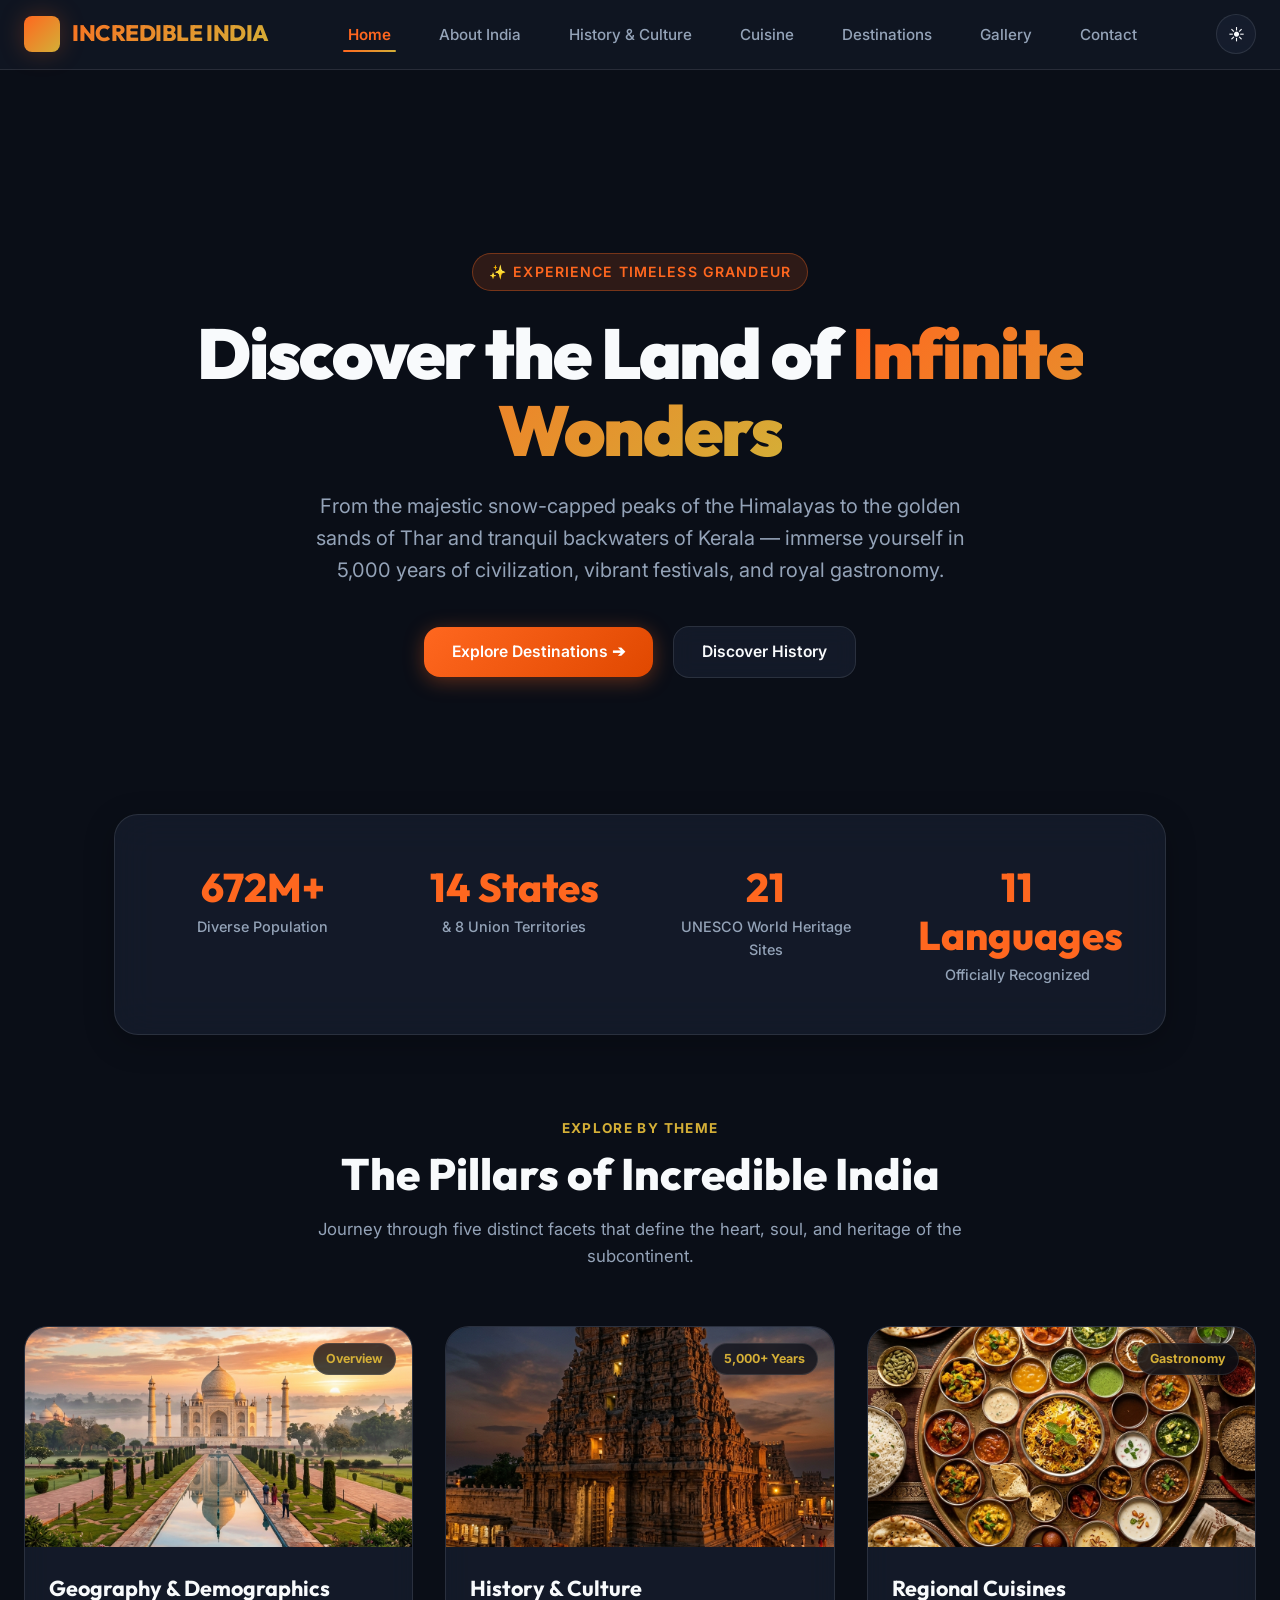
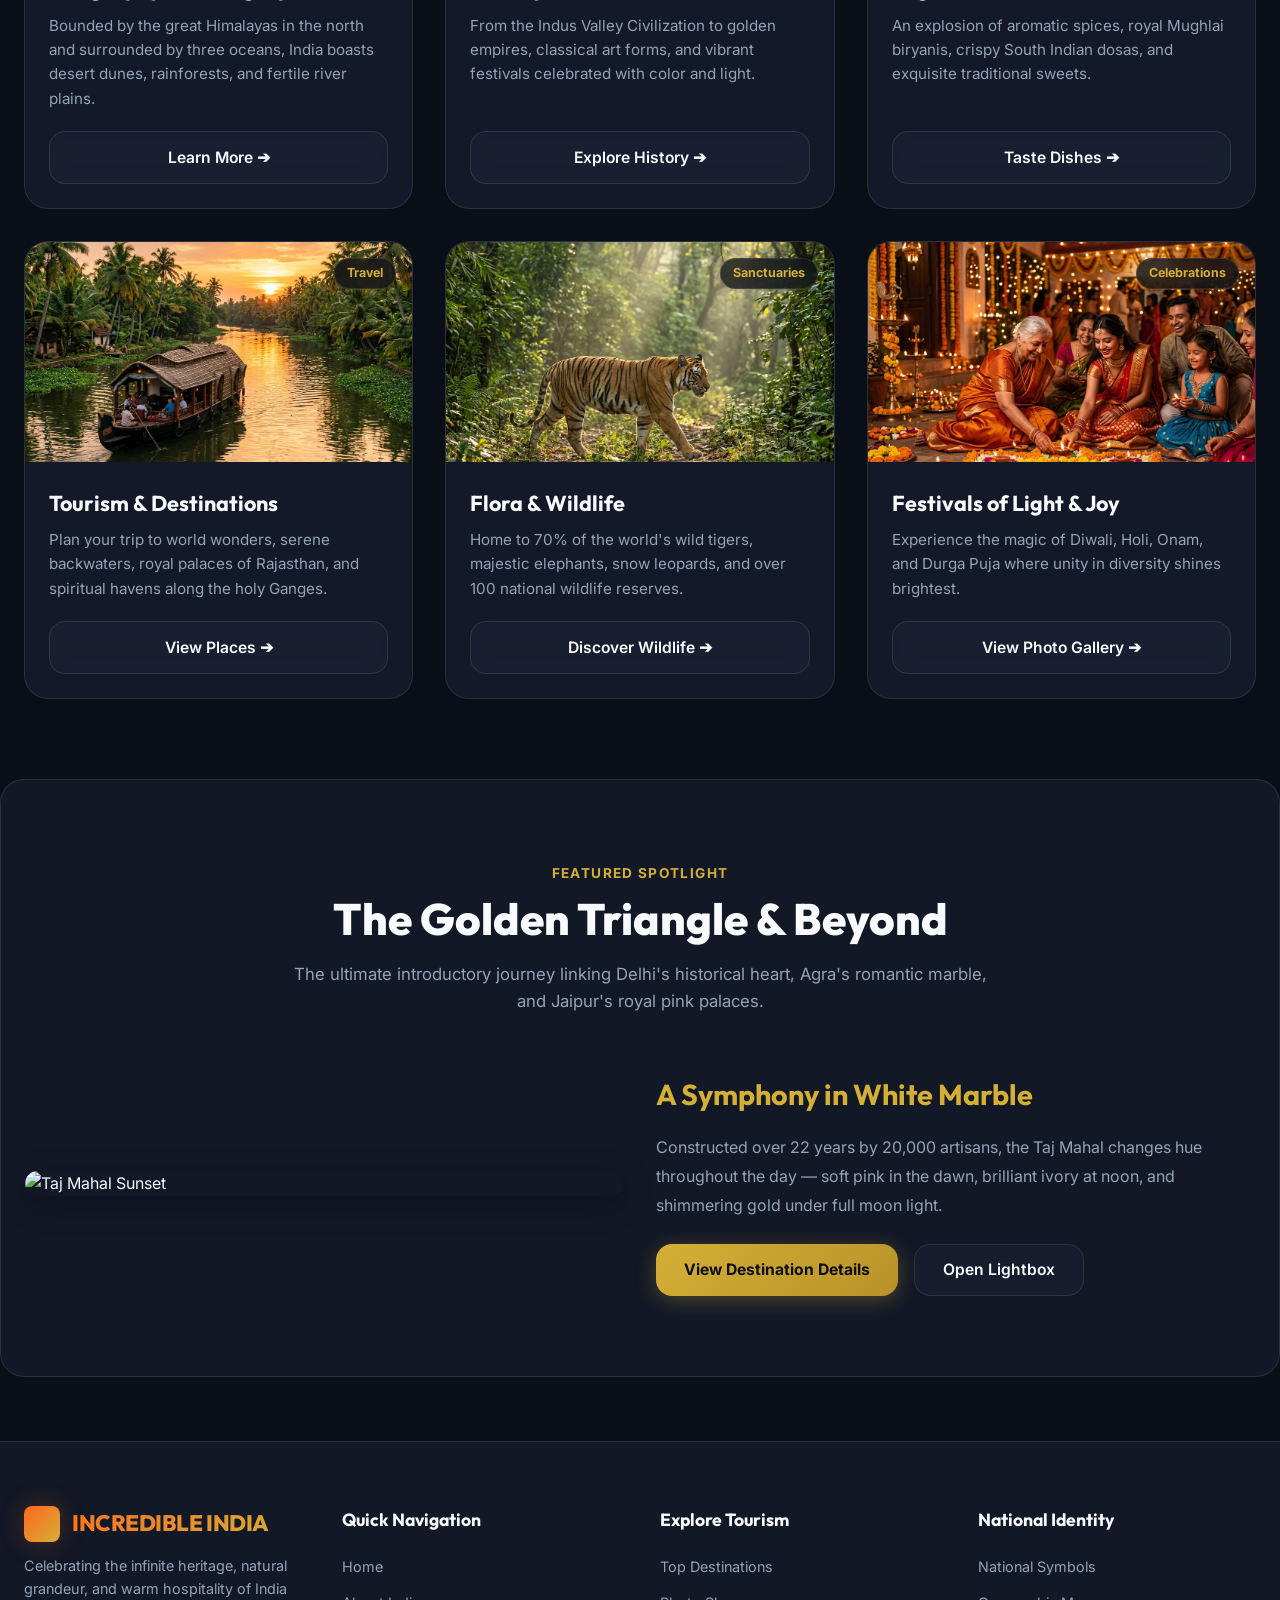
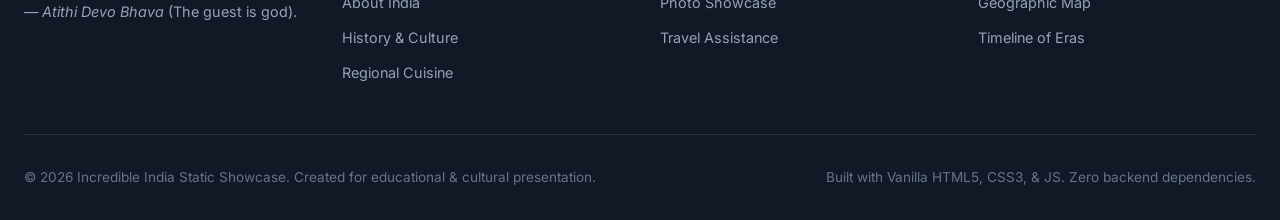
==== commit 79192877: "index.html" ====
--- a/index.html
+++ b/index.html
@@ -118,7 +118,7 @@
         <!-- About Card -->
         <article class="glass-card reveal">
           <div class="card-img-wrapper">
-            <img src="images/hero_taj_mahal.jpg" alt="Geography & Demographics">
+            <img src="hero_taj_mahal.jpg" alt="Geography & Demographics">
             <span class="card-tag">Overview</span>
           </div>
           <div class="card-body">
@@ -132,7 +132,7 @@
         <!-- History Card -->
         <article class="glass-card reveal">
           <div class="card-img-wrapper">
-            <img src="images/ancient_temple.jpg" alt="Ancient Indian Heritage">
+            <img src="ancient_temple.jpg" alt="Ancient Indian Heritage">
             <span class="card-tag">5,000+ Years</span>
           </div>
           <div class="card-body">
@@ -146,7 +146,7 @@
         <!-- Cuisine Card -->
         <article class="glass-card reveal">
           <div class="card-img-wrapper">
-            <img src="images/cuisine_spread.jpg" alt="Indian Culinary Wonders">
+            <img src="cuisine_spread.jpg" alt="Indian Culinary Wonders">
             <span class="card-tag">Gastronomy</span>
           </div>
           <div class="card-body">
@@ -160,7 +160,7 @@
         <!-- Tourism Card -->
         <article class="glass-card reveal">
           <div class="card-img-wrapper">
-            <img src="images/kerala_backwaters.jpg" alt="Kerala Backwaters Tourism">
+            <img src="kerala_backwaters.jpg" alt="Kerala Backwaters Tourism">
             <span class="card-tag">Travel</span>
           </div>
           <div class="card-body">
@@ -174,7 +174,7 @@
         <!-- Wildlife Card -->
         <article class="glass-card reveal">
           <div class="card-img-wrapper">
-            <img src="images/bengal_tiger.jpg" alt="Royal Bengal Tiger Wildlife">
+            <img src="bengal_tiger.jpg" alt="Royal Bengal Tiger Wildlife">
             <span class="card-tag">Sanctuaries</span>
           </div>
           <div class="card-body">
@@ -188,7 +188,7 @@
         <!-- Festivals Card -->
         <article class="glass-card reveal">
           <div class="card-img-wrapper">
-            <img src="images/diwali_festival.jpg" alt="Diwali Festival Lights">
+            <img src="diwali_festival.jpg" alt="Diwali Festival Lights">
             <span class="card-tag">Celebrations</span>
           </div>
           <div class="card-body">
@@ -304,8 +304,8 @@
   <!-- BACK TO TOP BUTTON -->
   <button class="back-to-top" aria-label="Back to top">↑</button>
 
-  <script src="js/main.js"></script>
-  <script src="js/interactive.js"></script>
+  <script src="main.js"></script>
+  <script src="interactive.js"></script>
 </body>
 
-</html>+</html>
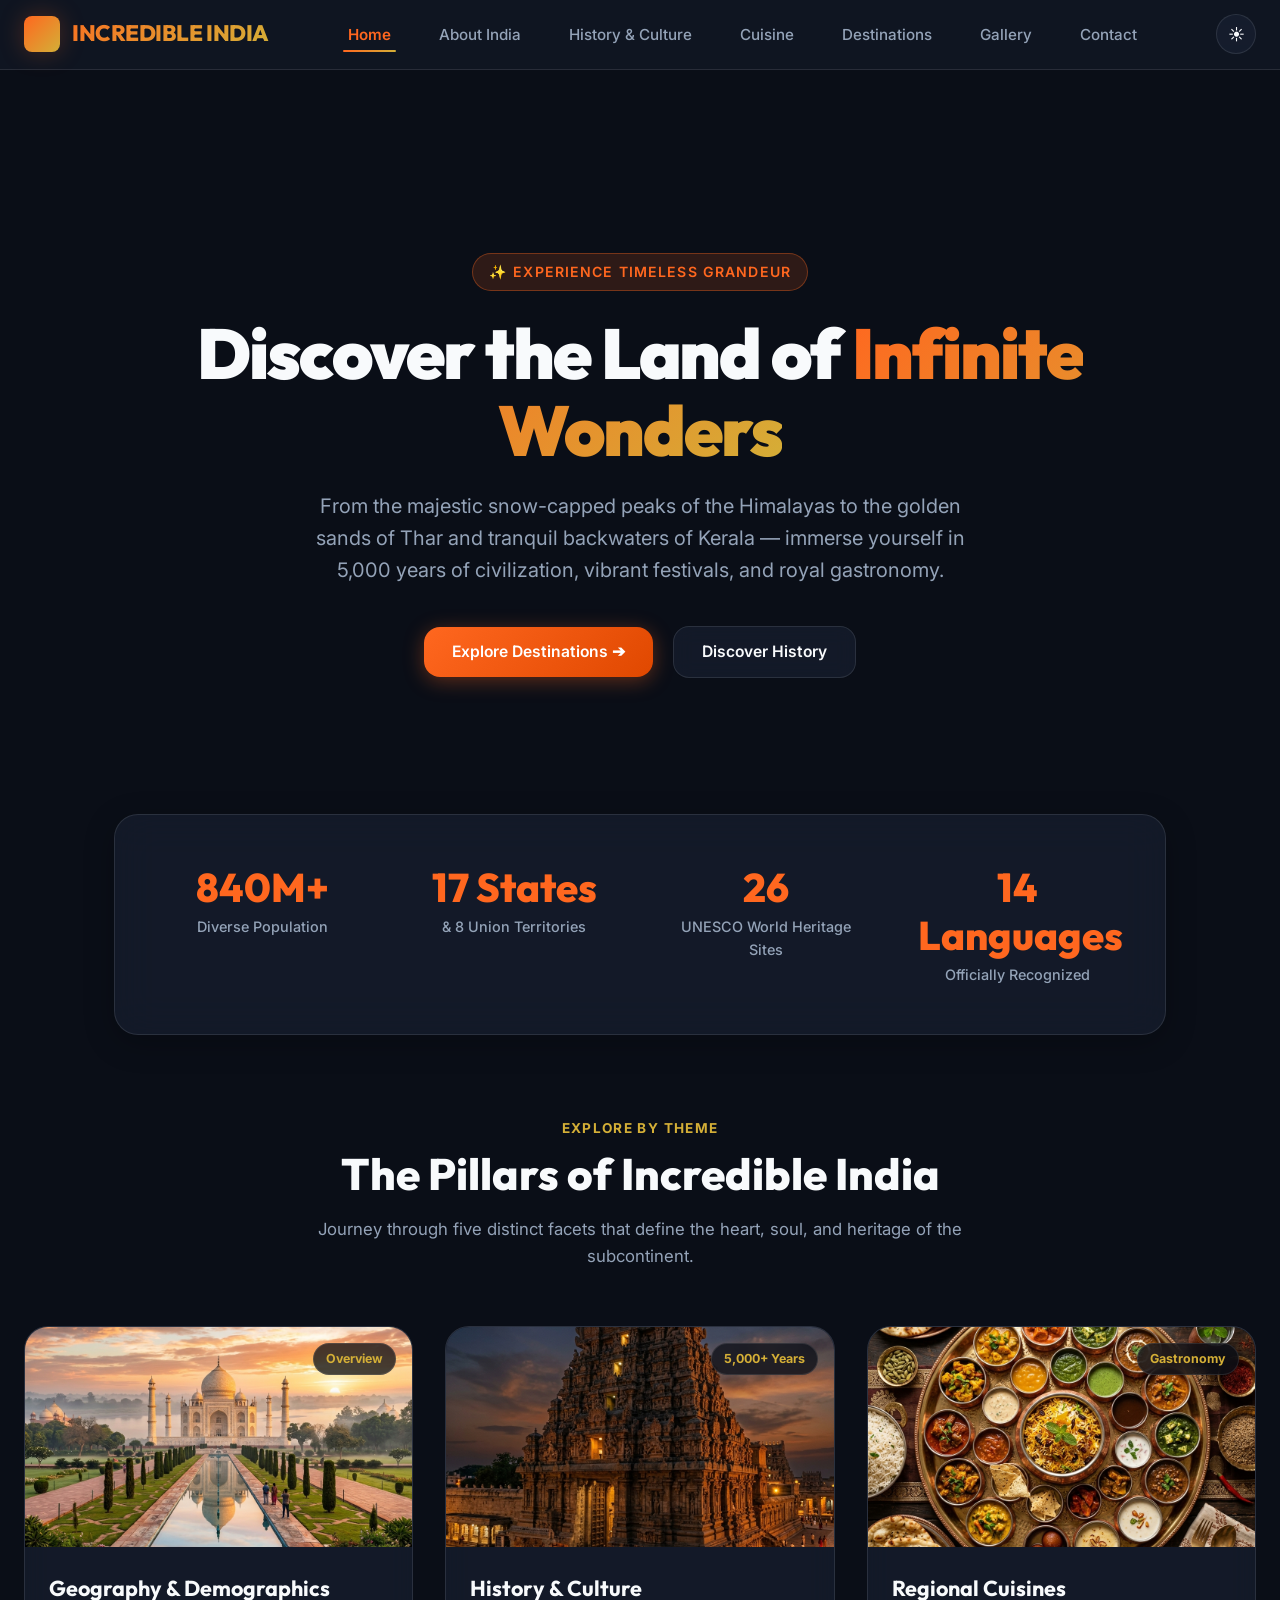
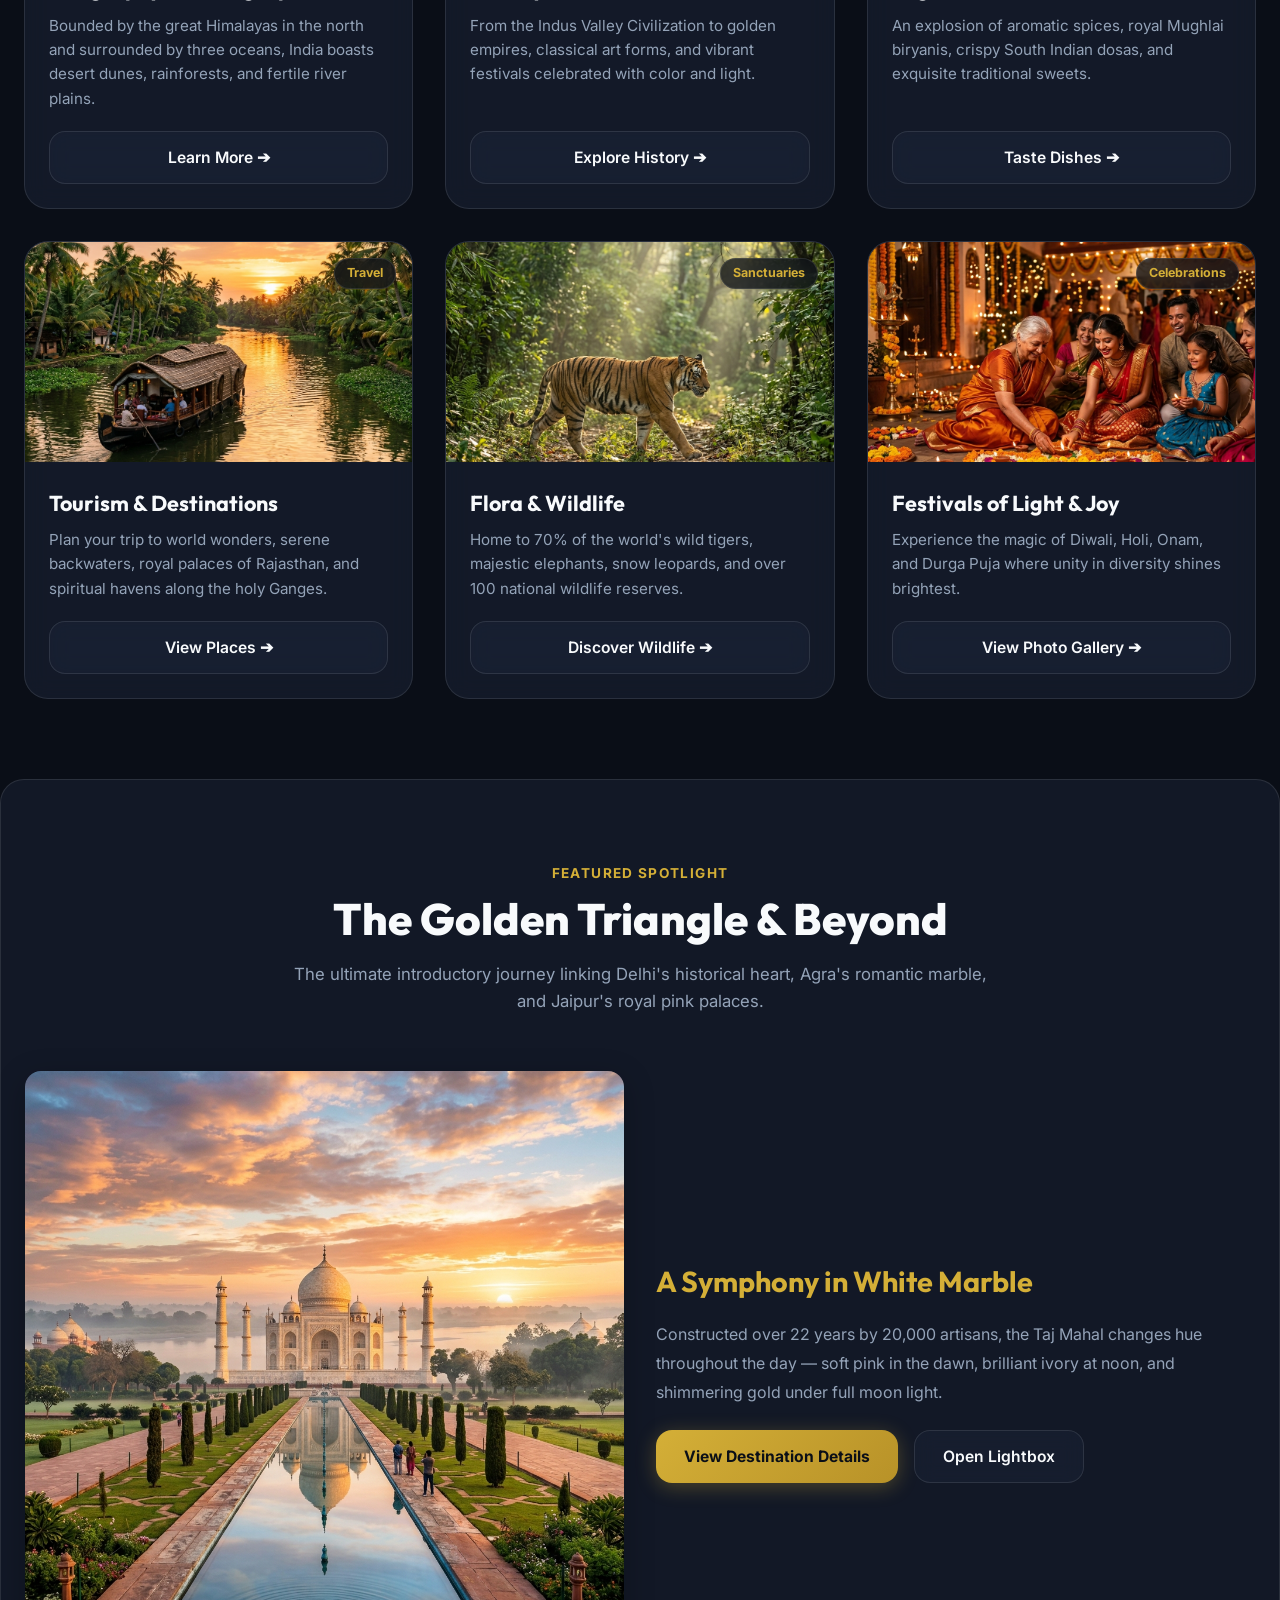
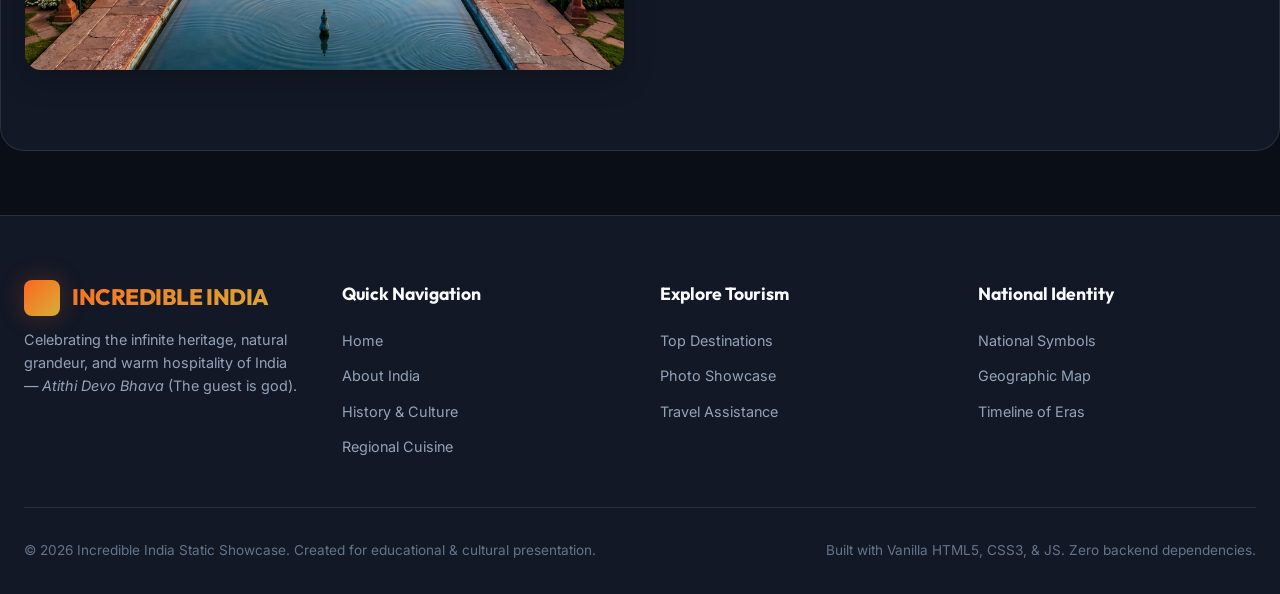
==== commit d5d02420: "index.html" ====
--- a/index.html
+++ b/index.html
@@ -216,7 +216,7 @@
       <div
         style="display: grid; grid-template-columns: repeat(auto-fit, minmax(300px, 1fr)); gap: 2rem; align-items: center;">
         <div class="reveal">
-          <img src="images/hero_taj_mahal.jpg" alt="Taj Mahal Sunset"
+          <img src="hero_taj_mahal.jpg" alt="Taj Mahal Sunset"
             style="border-radius: var(--radius-md); box-shadow: var(--shadow-md);">
         </div>
         <div class="reveal">
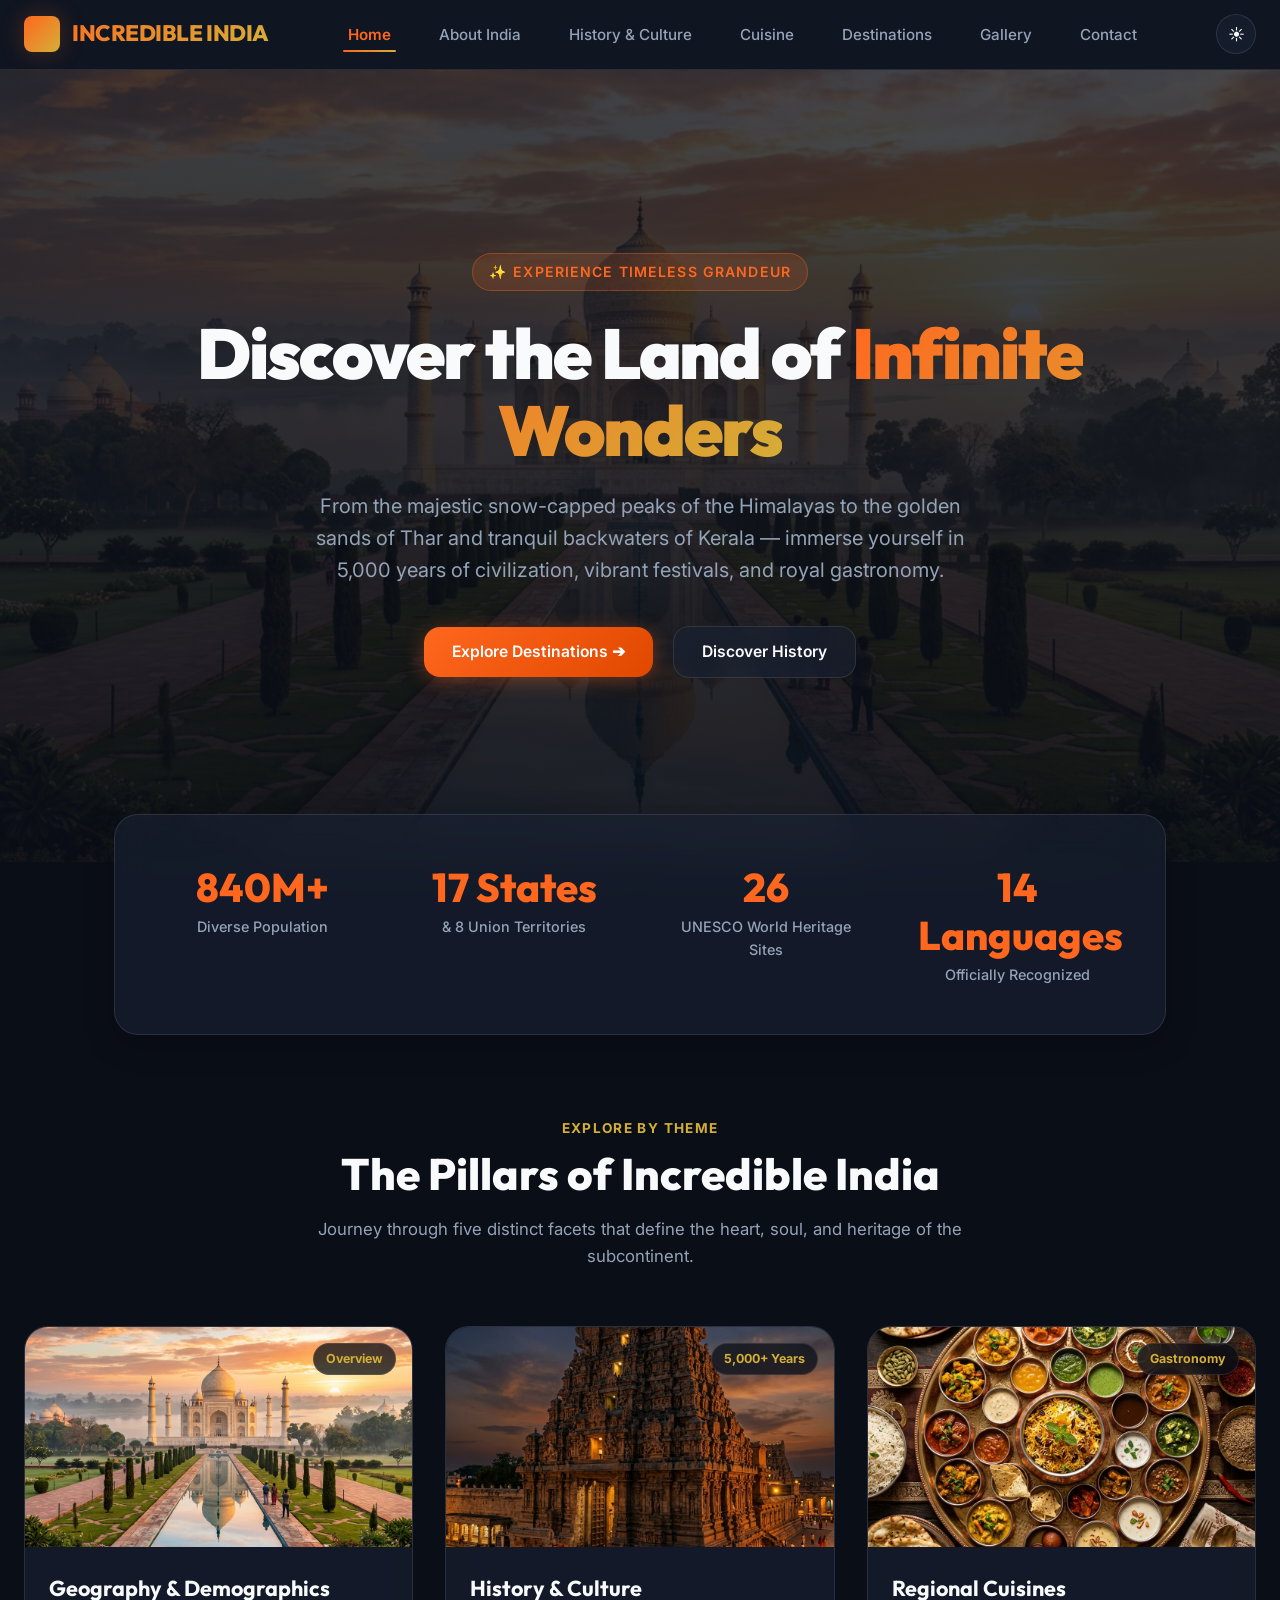
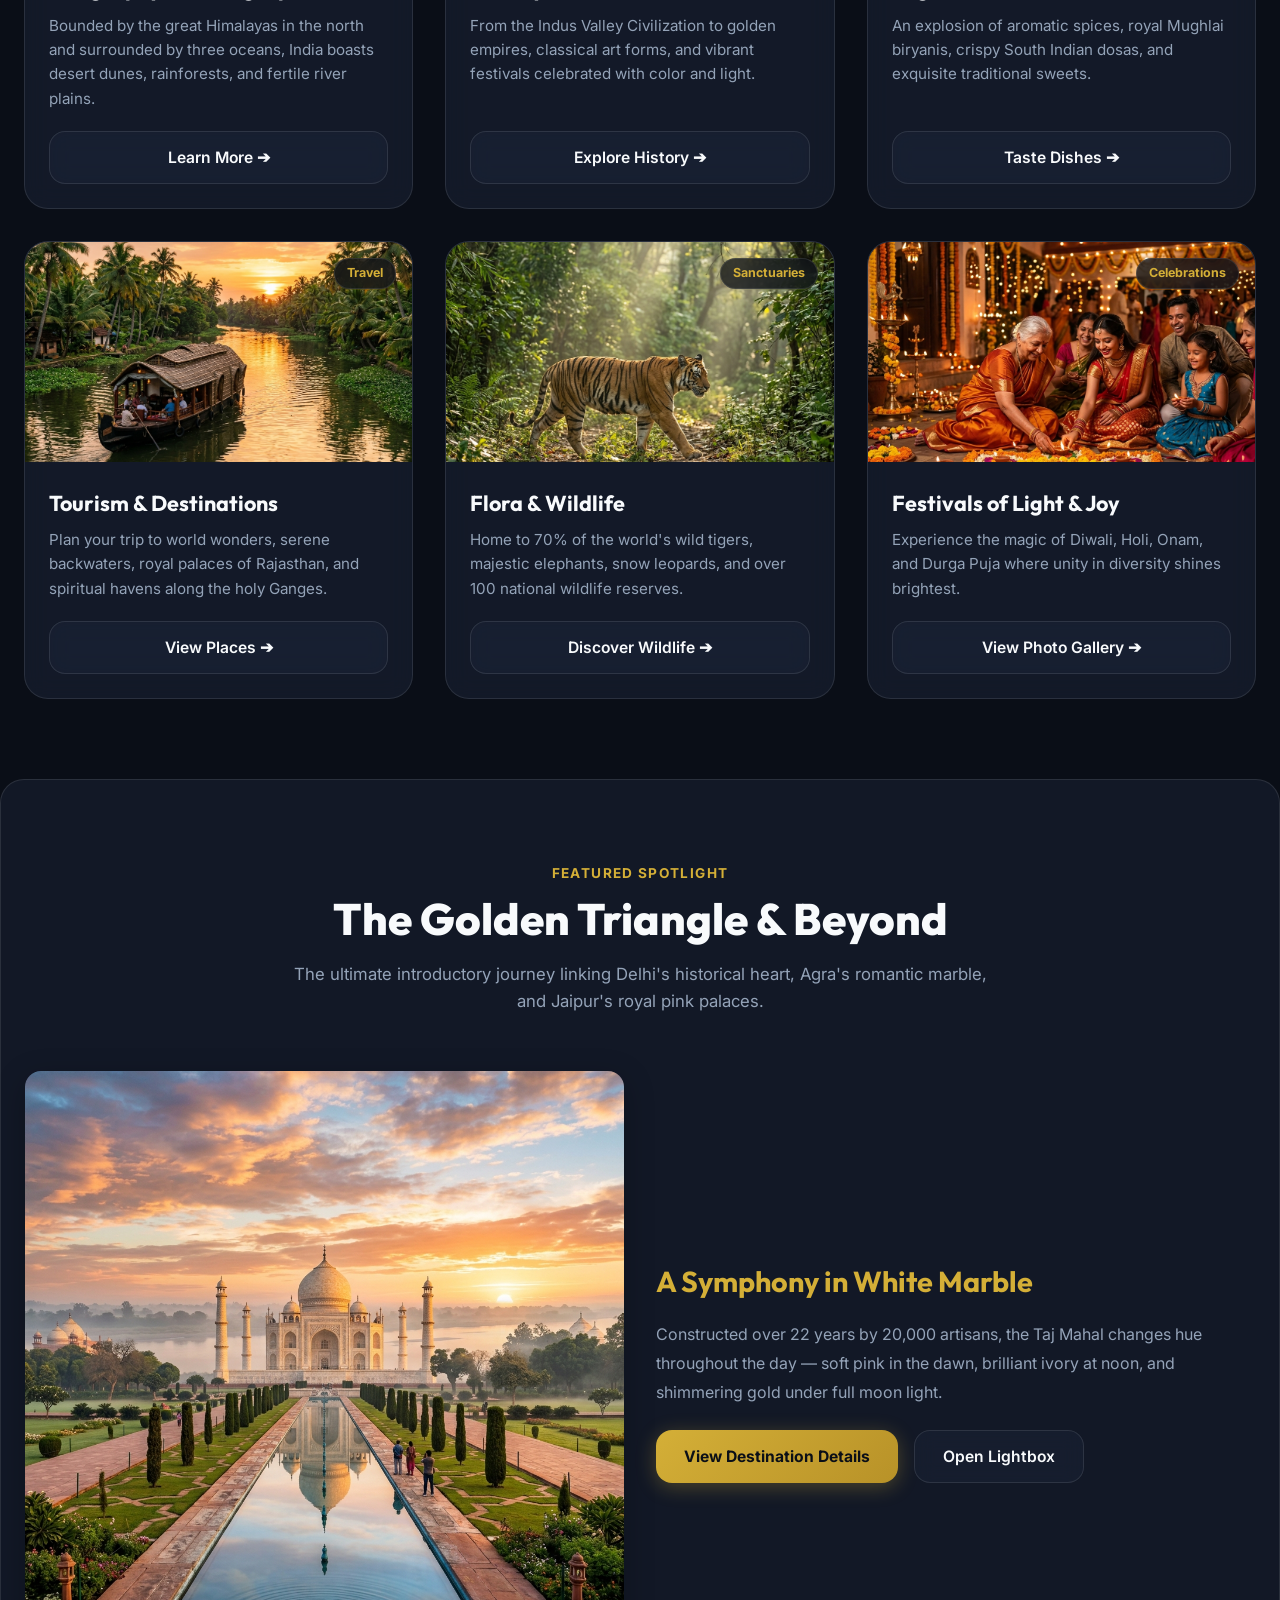
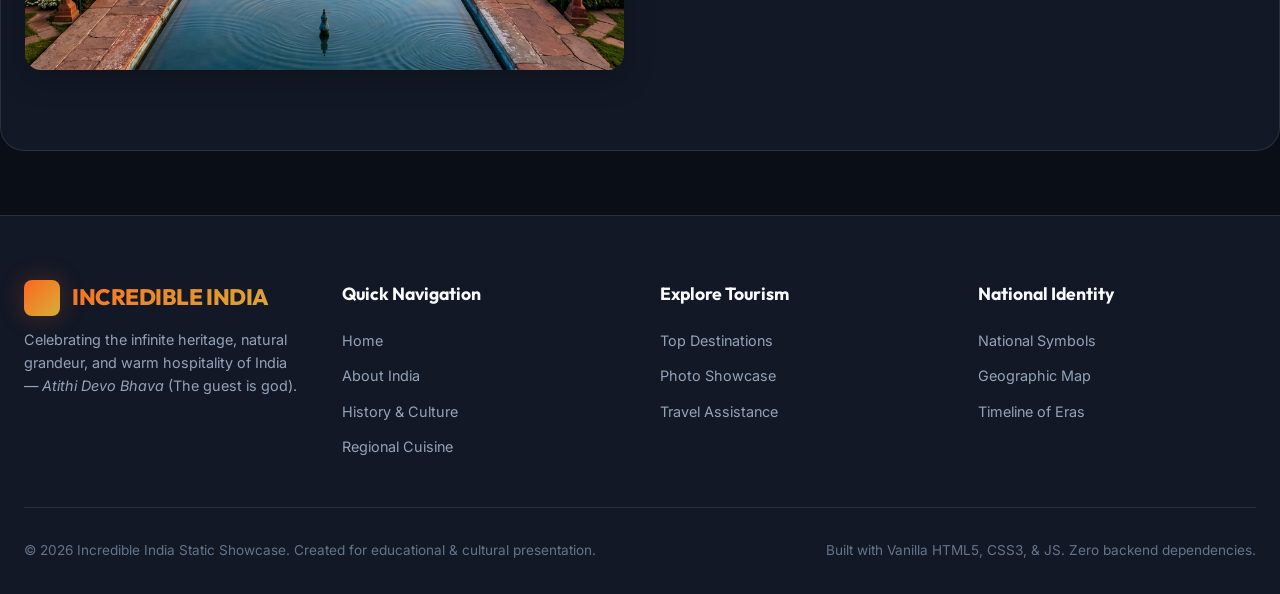
==== commit e24c3889: "index.html" ====
--- a/index.html
+++ b/index.html
@@ -66,7 +66,7 @@
 
   <main>
     <!-- HERO SECTION -->
-    <section class="hero" style="background-image: url('images/hero_taj_mahal.jpg');">
+    <section class="hero" style="background-image: url('hero_taj_mahal.jpg');">
       <div class="hero-overlay"></div>
       <div class="hero-content reveal">
         <div class="hero-badge">✨ Experience Timeless Grandeur</div>
